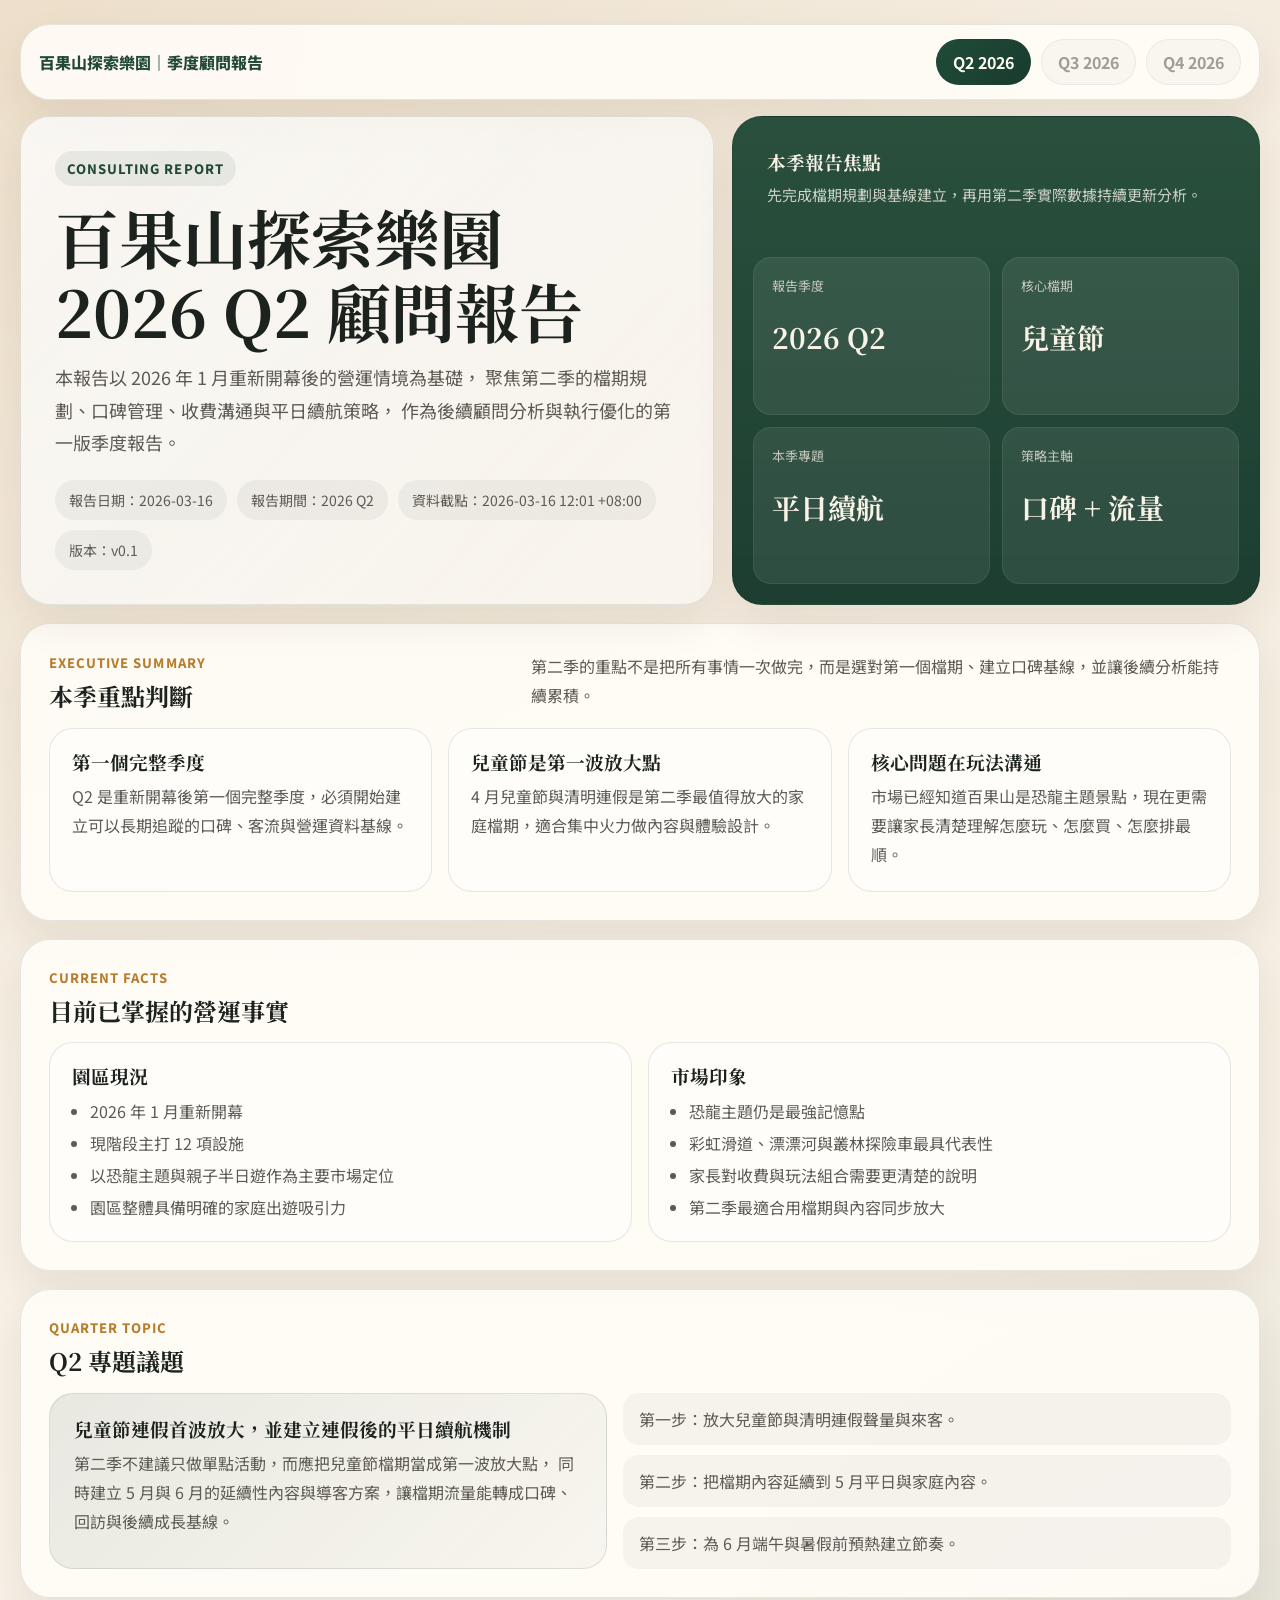
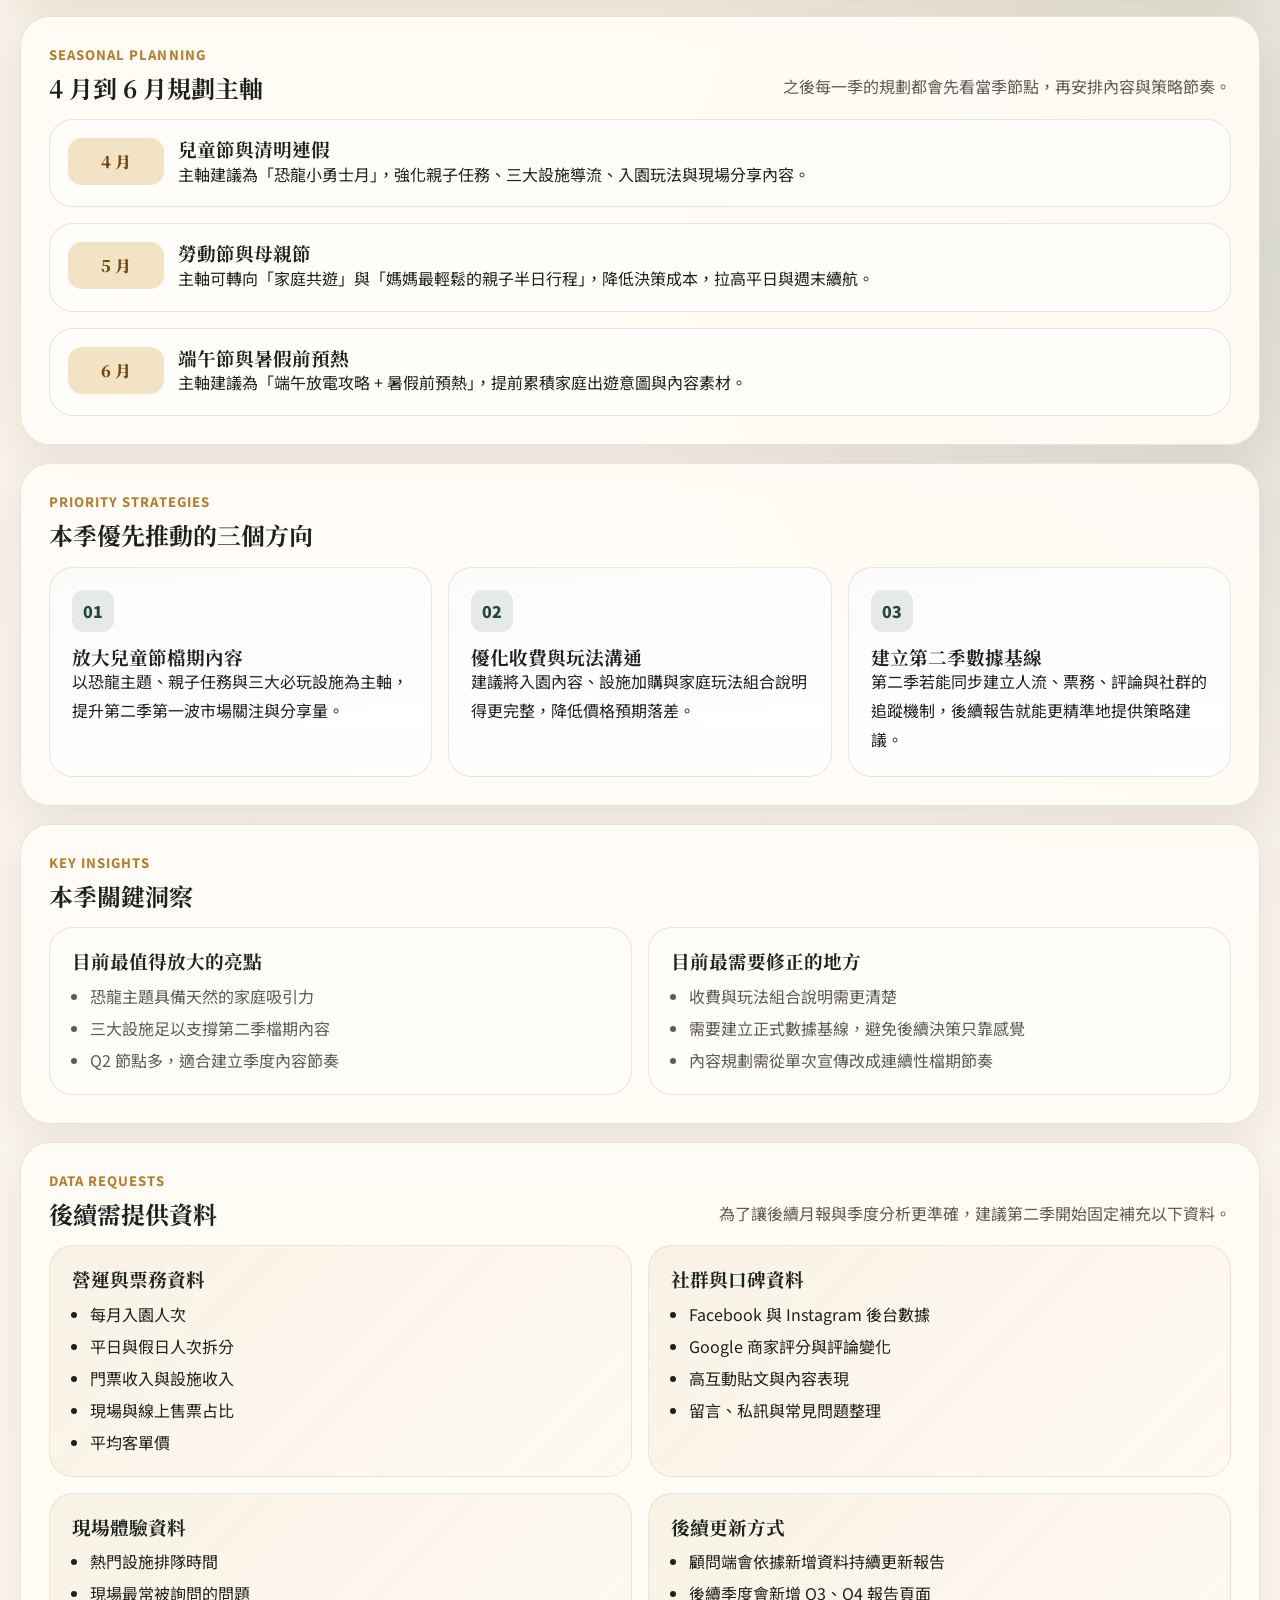
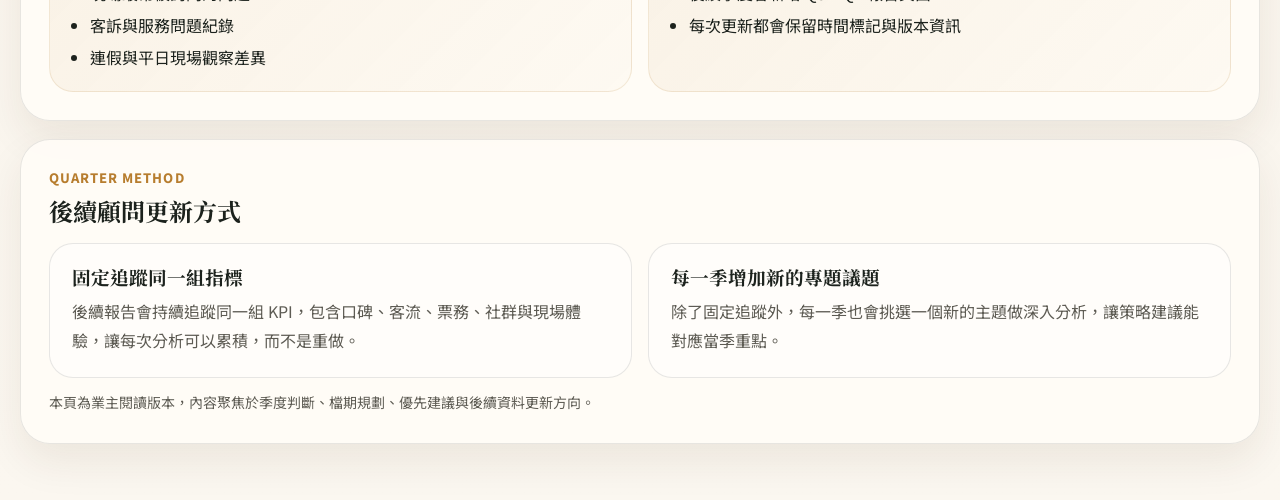
==== client-report/index.html @ 1a4386dc "初始化百果山探索樂園顧問報告專案" ====
<!doctype html>
<html lang="zh-Hant">
<head>
  <meta charset="utf-8">
  <meta name="viewport" content="width=device-width, initial-scale=1">
  <title>百果山探索樂園｜2026 Q2 顧問報告</title>
  <link rel="preconnect" href="https://fonts.googleapis.com">
  <link rel="preconnect" href="https://fonts.gstatic.com" crossorigin>
  <link href="https://fonts.googleapis.com/css2?family=Noto+Serif+TC:wght@500;700;900&family=Noto+Sans+TC:wght@400;500;700;900&display=swap" rel="stylesheet">
  <style>
    :root {
      --bg: #f4ecdf;
      --bg-2: #fbf7f0;
      --ink: #1c221d;
      --muted: #5d5b53;
      --forest: #214936;
      --forest-soft: #dce9e0;
      --gold: #b77d2e;
      --gold-soft: #f3e3c5;
      --card: rgba(255, 252, 247, 0.92);
      --line: rgba(28, 34, 29, 0.1);
      --shadow: 0 18px 40px rgba(58, 42, 17, 0.08);
      --radius-xl: 30px;
      --radius-lg: 24px;
      --radius-md: 18px;
    }

    * { box-sizing: border-box; }

    body {
      margin: 0;
      color: var(--ink);
      font-family: "Noto Sans TC", sans-serif;
      background:
        radial-gradient(circle at top left, rgba(183, 125, 46, 0.12), transparent 28%),
        radial-gradient(circle at right center, rgba(33, 73, 54, 0.12), transparent 30%),
        linear-gradient(180deg, var(--bg) 0%, var(--bg-2) 100%);
    }

    h1, h2, h3, h4 {
      margin: 0;
      line-height: 1.15;
      font-family: "Noto Serif TC", serif;
    }

    p {
      margin: 0;
      line-height: 1.8;
    }

    .page {
      width: min(1240px, calc(100vw - 32px));
      margin: 0 auto;
      padding: 24px 0 56px;
    }

    .panel {
      background: var(--card);
      border: 1px solid var(--line);
      box-shadow: var(--shadow);
      border-radius: var(--radius-xl);
    }

    .topbar {
      display: flex;
      justify-content: space-between;
      align-items: center;
      gap: 12px;
      margin-bottom: 16px;
      padding: 14px 18px;
    }

    .brand {
      font-weight: 800;
      color: var(--forest);
    }

    .quarter-switch {
      display: flex;
      gap: 10px;
      flex-wrap: wrap;
    }

    .quarter-pill {
      padding: 10px 16px;
      border-radius: 999px;
      border: 1px solid var(--line);
      background: rgba(28, 34, 29, 0.04);
      color: var(--muted);
      font-weight: 700;
      text-decoration: none;
    }

    .quarter-pill.active {
      background: linear-gradient(135deg, #204c39, #183a2d);
      color: #fffaf0;
      border-color: rgba(0,0,0,0);
    }

    .quarter-pill.disabled {
      opacity: 0.58;
      cursor: default;
    }

    .hero {
      display: grid;
      grid-template-columns: 1.25fr 0.95fr;
      gap: 18px;
      margin-bottom: 18px;
    }

    .hero-main {
      padding: 34px;
      background:
        linear-gradient(135deg, rgba(255,255,255,0.8), rgba(255,255,255,0.62)),
        linear-gradient(135deg, rgba(33,73,54,0.08), rgba(183,125,46,0.08));
    }

    .eyebrow {
      display: inline-flex;
      align-items: center;
      gap: 8px;
      margin-bottom: 14px;
      padding: 8px 12px;
      border-radius: 999px;
      background: rgba(33, 73, 54, 0.08);
      color: var(--forest);
      font-size: 13px;
      font-weight: 800;
      letter-spacing: 0.08em;
      text-transform: uppercase;
    }

    .hero h1 {
      font-size: clamp(38px, 5vw, 68px);
      margin-bottom: 14px;
    }

    .hero-intro {
      max-width: 720px;
      font-size: 18px;
      color: var(--muted);
    }

    .hero-meta {
      display: flex;
      flex-wrap: wrap;
      gap: 10px;
      margin-top: 22px;
    }

    .meta-pill {
      padding: 10px 14px;
      border-radius: 999px;
      background: rgba(28, 34, 29, 0.05);
      font-size: 14px;
      color: var(--muted);
    }

    .hero-side {
      display: grid;
      gap: 12px;
      padding: 16px;
      color: #f8f2e7;
      background:
        linear-gradient(180deg, rgba(33,73,54,0.96), rgba(24,58,45,0.98));
    }

    .hero-side-top {
      padding: 18px 18px 2px;
    }

    .hero-side-top p {
      margin-top: 8px;
      color: rgba(248,242,231,0.8);
      font-size: 15px;
    }

    .score-grid {
      display: grid;
      grid-template-columns: repeat(2, 1fr);
      gap: 12px;
      padding: 0 4px 4px;
    }

    .score-card {
      min-height: 140px;
      padding: 18px;
      border-radius: var(--radius-md);
      background: rgba(255,255,255,0.08);
      border: 1px solid rgba(255,255,255,0.08);
    }

    .score-card span {
      display: block;
      color: rgba(248,242,231,0.74);
      font-size: 13px;
    }

    .score-card strong {
      display: block;
      margin-top: 22px;
      font-size: 28px;
      font-family: "Noto Serif TC", serif;
    }

    .section {
      margin-top: 18px;
      padding: 28px;
    }

    .section-head {
      display: flex;
      justify-content: space-between;
      align-items: end;
      gap: 16px;
      margin-bottom: 18px;
    }

    .section-head p {
      max-width: 700px;
      color: var(--muted);
    }

    .section-kicker {
      margin-bottom: 10px;
      color: var(--gold);
      font-size: 13px;
      font-weight: 800;
      letter-spacing: 0.08em;
      text-transform: uppercase;
    }

    .grid-3, .grid-2, .timeline, .strategy-grid, .data-grid, .insight-grid {
      display: grid;
      gap: 16px;
    }

    .grid-3 { grid-template-columns: repeat(3, 1fr); }
    .grid-2 { grid-template-columns: repeat(2, 1fr); }
    .strategy-grid { grid-template-columns: repeat(3, 1fr); }
    .data-grid { grid-template-columns: repeat(2, 1fr); }
    .insight-grid { grid-template-columns: 1fr 1fr; }

    .card {
      padding: 22px;
      border-radius: var(--radius-lg);
      background: #fffdfa;
      border: 1px solid var(--line);
    }

    .card h3, .card h4 {
      margin-bottom: 10px;
    }

    .card p, .card li {
      color: var(--muted);
    }

    .focus-band {
      display: grid;
      grid-template-columns: 1.1fr 1.2fr;
      gap: 16px;
      align-items: stretch;
    }

    .focus-summary {
      padding: 24px;
      border-radius: var(--radius-lg);
      background: linear-gradient(135deg, rgba(33,73,54,0.1), rgba(33,73,54,0.03));
      border: 1px solid rgba(33,73,54,0.12);
    }

    .focus-summary p { color: var(--muted); margin-top: 10px; }

    .mini-list {
      display: grid;
      gap: 10px;
    }

    .mini-item {
      padding: 14px 16px;
      border-radius: 16px;
      background: rgba(28, 34, 29, 0.04);
      color: var(--muted);
    }

    .timeline-item {
      display: grid;
      grid-template-columns: 96px 1fr;
      gap: 14px;
      align-items: start;
      padding: 18px;
      border-radius: var(--radius-lg);
      background: #fffdfa;
      border: 1px solid var(--line);
    }

    .timeline-month {
      padding: 12px 10px;
      border-radius: 14px;
      background: var(--gold-soft);
      color: #714910;
      text-align: center;
      font-weight: 900;
      font-family: "Noto Serif TC", serif;
    }

    .strategy-card {
      padding: 22px;
      border-radius: var(--radius-lg);
      background:
        linear-gradient(180deg, rgba(255,255,255,0.84), rgba(255,255,255,0.98)),
        linear-gradient(135deg, rgba(33,73,54,0.12), rgba(183,125,46,0.08));
      border: 1px solid var(--line);
    }

    .strategy-no {
      display: inline-flex;
      width: 42px;
      height: 42px;
      align-items: center;
      justify-content: center;
      border-radius: 12px;
      background: rgba(33,73,54,0.1);
      color: var(--forest);
      font-weight: 900;
      margin-bottom: 14px;
    }

    .bullet-list {
      margin: 12px 0 0;
      padding-left: 18px;
    }

    .bullet-list li + li {
      margin-top: 8px;
    }

    .data-request {
      padding: 22px;
      border-radius: var(--radius-lg);
      background: linear-gradient(135deg, rgba(183,125,46,0.08), rgba(183,125,46,0.02));
      border: 1px solid rgba(183,125,46,0.15);
    }

    .footer-note {
      margin-top: 12px;
      color: var(--muted);
      font-size: 14px;
    }

    @media (max-width: 980px) {
      .hero,
      .focus-band,
      .grid-3,
      .grid-2,
      .strategy-grid,
      .data-grid,
      .insight-grid {
        grid-template-columns: 1fr;
      }

      .section-head,
      .topbar {
        display: block;
      }

      .quarter-switch {
        margin-top: 12px;
      }
    }
  </style>
</head>
<body>
  <div class="page">
    <div class="topbar panel">
      <div class="brand">百果山探索樂園｜季度顧問報告</div>
      <div class="quarter-switch">
        <a class="quarter-pill active" href="#">Q2 2026</a>
        <span class="quarter-pill disabled">Q3 2026</span>
        <span class="quarter-pill disabled">Q4 2026</span>
      </div>
    </div>

    <header class="hero">
      <section class="hero-main panel">
        <div class="eyebrow">Consulting Report</div>
        <h1>百果山探索樂園<br>2026 Q2 顧問報告</h1>
        <p class="hero-intro">
          本報告以 2026 年 1 月重新開幕後的營運情境為基礎，
          聚焦第二季的檔期規劃、口碑管理、收費溝通與平日續航策略，
          作為後續顧問分析與執行優化的第一版季度報告。
        </p>
        <div class="hero-meta">
          <div class="meta-pill">報告日期：2026-03-16</div>
          <div class="meta-pill">報告期間：2026 Q2</div>
          <div class="meta-pill">資料截點：2026-03-16 12:01 +08:00</div>
          <div class="meta-pill">版本：v0.1</div>
        </div>
      </section>

      <aside class="hero-side panel">
        <div class="hero-side-top">
          <h3>本季報告焦點</h3>
          <p>先完成檔期規劃與基線建立，再用第二季實際數據持續更新分析。</p>
        </div>
        <div class="score-grid">
          <div class="score-card">
            <span>報告季度</span>
            <strong>2026 Q2</strong>
          </div>
          <div class="score-card">
            <span>核心檔期</span>
            <strong>兒童節</strong>
          </div>
          <div class="score-card">
            <span>本季專題</span>
            <strong>平日續航</strong>
          </div>
          <div class="score-card">
            <span>策略主軸</span>
            <strong>口碑 + 流量</strong>
          </div>
        </div>
      </aside>
    </header>

    <section class="section panel">
      <div class="section-head">
        <div>
          <div class="section-kicker">Executive Summary</div>
          <h2>本季重點判斷</h2>
        </div>
        <p>第二季的重點不是把所有事情一次做完，而是選對第一個檔期、建立口碑基線，並讓後續分析能持續累積。</p>
      </div>
      <div class="grid-3">
        <article class="card">
          <h3>第一個完整季度</h3>
          <p>Q2 是重新開幕後第一個完整季度，必須開始建立可以長期追蹤的口碑、客流與營運資料基線。</p>
        </article>
        <article class="card">
          <h3>兒童節是第一波放大點</h3>
          <p>4 月兒童節與清明連假是第二季最值得放大的家庭檔期，適合集中火力做內容與體驗設計。</p>
        </article>
        <article class="card">
          <h3>核心問題在玩法溝通</h3>
          <p>市場已經知道百果山是恐龍主題景點，現在更需要讓家長清楚理解怎麼玩、怎麼買、怎麼排最順。</p>
        </article>
      </div>
    </section>

    <section class="section panel">
      <div class="section-head">
        <div>
          <div class="section-kicker">Current Facts</div>
          <h2>目前已掌握的營運事實</h2>
        </div>
      </div>
      <div class="grid-2">
        <article class="card">
          <h3>園區現況</h3>
          <ul class="bullet-list">
            <li>2026 年 1 月重新開幕</li>
            <li>現階段主打 12 項設施</li>
            <li>以恐龍主題與親子半日遊作為主要市場定位</li>
            <li>園區整體具備明確的家庭出遊吸引力</li>
          </ul>
        </article>
        <article class="card">
          <h3>市場印象</h3>
          <ul class="bullet-list">
            <li>恐龍主題仍是最強記憶點</li>
            <li>彩虹滑道、漂漂河與叢林探險車最具代表性</li>
            <li>家長對收費與玩法組合需要更清楚的說明</li>
            <li>第二季最適合用檔期與內容同步放大</li>
          </ul>
        </article>
      </div>
    </section>

    <section class="section panel">
      <div class="section-head">
        <div>
          <div class="section-kicker">Quarter Topic</div>
          <h2>Q2 專題議題</h2>
        </div>
      </div>
      <div class="focus-band">
        <div class="focus-summary">
          <h3>兒童節連假首波放大，並建立連假後的平日續航機制</h3>
          <p>
            第二季不建議只做單點活動，而應把兒童節檔期當成第一波放大點，
            同時建立 5 月與 6 月的延續性內容與導客方案，讓檔期流量能轉成口碑、回訪與後續成長基線。
          </p>
        </div>
        <div class="mini-list">
          <div class="mini-item">第一步：放大兒童節與清明連假聲量與來客。</div>
          <div class="mini-item">第二步：把檔期內容延續到 5 月平日與家庭內容。</div>
          <div class="mini-item">第三步：為 6 月端午與暑假前預熱建立節奏。</div>
        </div>
      </div>
    </section>

    <section class="section panel">
      <div class="section-head">
        <div>
          <div class="section-kicker">Seasonal Planning</div>
          <h2>4 月到 6 月規劃主軸</h2>
        </div>
        <p>之後每一季的規劃都會先看當季節點，再安排內容與策略節奏。</p>
      </div>
      <div class="timeline">
        <article class="timeline-item">
          <div class="timeline-month">4 月</div>
          <div>
            <h3>兒童節與清明連假</h3>
            <p>主軸建議為「恐龍小勇士月」，強化親子任務、三大設施導流、入園玩法與現場分享內容。</p>
          </div>
        </article>
        <article class="timeline-item">
          <div class="timeline-month">5 月</div>
          <div>
            <h3>勞動節與母親節</h3>
            <p>主軸可轉向「家庭共遊」與「媽媽最輕鬆的親子半日行程」，降低決策成本，拉高平日與週末續航。</p>
          </div>
        </article>
        <article class="timeline-item">
          <div class="timeline-month">6 月</div>
          <div>
            <h3>端午節與暑假前預熱</h3>
            <p>主軸建議為「端午放電攻略 + 暑假前預熱」，提前累積家庭出遊意圖與內容素材。</p>
          </div>
        </article>
      </div>
    </section>

    <section class="section panel">
      <div class="section-head">
        <div>
          <div class="section-kicker">Priority Strategies</div>
          <h2>本季優先推動的三個方向</h2>
        </div>
      </div>
      <div class="strategy-grid">
        <article class="strategy-card">
          <div class="strategy-no">01</div>
          <h3>放大兒童節檔期內容</h3>
          <p>以恐龍主題、親子任務與三大必玩設施為主軸，提升第二季第一波市場關注與分享量。</p>
        </article>
        <article class="strategy-card">
          <div class="strategy-no">02</div>
          <h3>優化收費與玩法溝通</h3>
          <p>建議將入園內容、設施加購與家庭玩法組合說明得更完整，降低價格預期落差。</p>
        </article>
        <article class="strategy-card">
          <div class="strategy-no">03</div>
          <h3>建立第二季數據基線</h3>
          <p>第二季若能同步建立人流、票務、評論與社群的追蹤機制，後續報告就能更精準地提供策略建議。</p>
        </article>
      </div>
    </section>

    <section class="section panel">
      <div class="section-head">
        <div>
          <div class="section-kicker">Key Insights</div>
          <h2>本季關鍵洞察</h2>
        </div>
      </div>
      <div class="insight-grid">
        <article class="card">
          <h3>目前最值得放大的亮點</h3>
          <ul class="bullet-list">
            <li>恐龍主題具備天然的家庭吸引力</li>
            <li>三大設施足以支撐第二季檔期內容</li>
            <li>Q2 節點多，適合建立季度內容節奏</li>
          </ul>
        </article>
        <article class="card">
          <h3>目前最需要修正的地方</h3>
          <ul class="bullet-list">
            <li>收費與玩法組合說明需更清楚</li>
            <li>需要建立正式數據基線，避免後續決策只靠感覺</li>
            <li>內容規劃需從單次宣傳改成連續性檔期節奏</li>
          </ul>
        </article>
      </div>
    </section>

    <section class="section panel">
      <div class="section-head">
        <div>
          <div class="section-kicker">Data Requests</div>
          <h2>後續需提供資料</h2>
        </div>
        <p>為了讓後續月報與季度分析更準確，建議第二季開始固定補充以下資料。</p>
      </div>
      <div class="data-grid">
        <article class="data-request">
          <h3>營運與票務資料</h3>
          <ul class="bullet-list">
            <li>每月入園人次</li>
            <li>平日與假日人次拆分</li>
            <li>門票收入與設施收入</li>
            <li>現場與線上售票占比</li>
            <li>平均客單價</li>
          </ul>
        </article>
        <article class="data-request">
          <h3>社群與口碑資料</h3>
          <ul class="bullet-list">
            <li>Facebook 與 Instagram 後台數據</li>
            <li>Google 商家評分與評論變化</li>
            <li>高互動貼文與內容表現</li>
            <li>留言、私訊與常見問題整理</li>
          </ul>
        </article>
        <article class="data-request">
          <h3>現場體驗資料</h3>
          <ul class="bullet-list">
            <li>熱門設施排隊時間</li>
            <li>現場最常被詢問的問題</li>
            <li>客訴與服務問題紀錄</li>
            <li>連假與平日現場觀察差異</li>
          </ul>
        </article>
        <article class="data-request">
          <h3>後續更新方式</h3>
          <ul class="bullet-list">
            <li>顧問端會依據新增資料持續更新報告</li>
            <li>後續季度會新增 Q3、Q4 報告頁面</li>
            <li>每次更新都會保留時間標記與版本資訊</li>
          </ul>
        </article>
      </div>
    </section>

    <section class="section panel">
      <div class="section-head">
        <div>
          <div class="section-kicker">Quarter Method</div>
          <h2>後續顧問更新方式</h2>
        </div>
      </div>
      <div class="grid-2">
        <article class="card">
          <h3>固定追蹤同一組指標</h3>
          <p>後續報告會持續追蹤同一組 KPI，包含口碑、客流、票務、社群與現場體驗，讓每次分析可以累積，而不是重做。</p>
        </article>
        <article class="card">
          <h3>每一季增加新的專題議題</h3>
          <p>除了固定追蹤外，每一季也會挑選一個新的主題做深入分析，讓策略建議能對應當季重點。</p>
        </article>
      </div>
      <p class="footer-note">本頁為業主閱讀版本，內容聚焦於季度判斷、檔期規劃、優先建議與後續資料更新方向。</p>
    </section>
  </div>
</body>
</html>
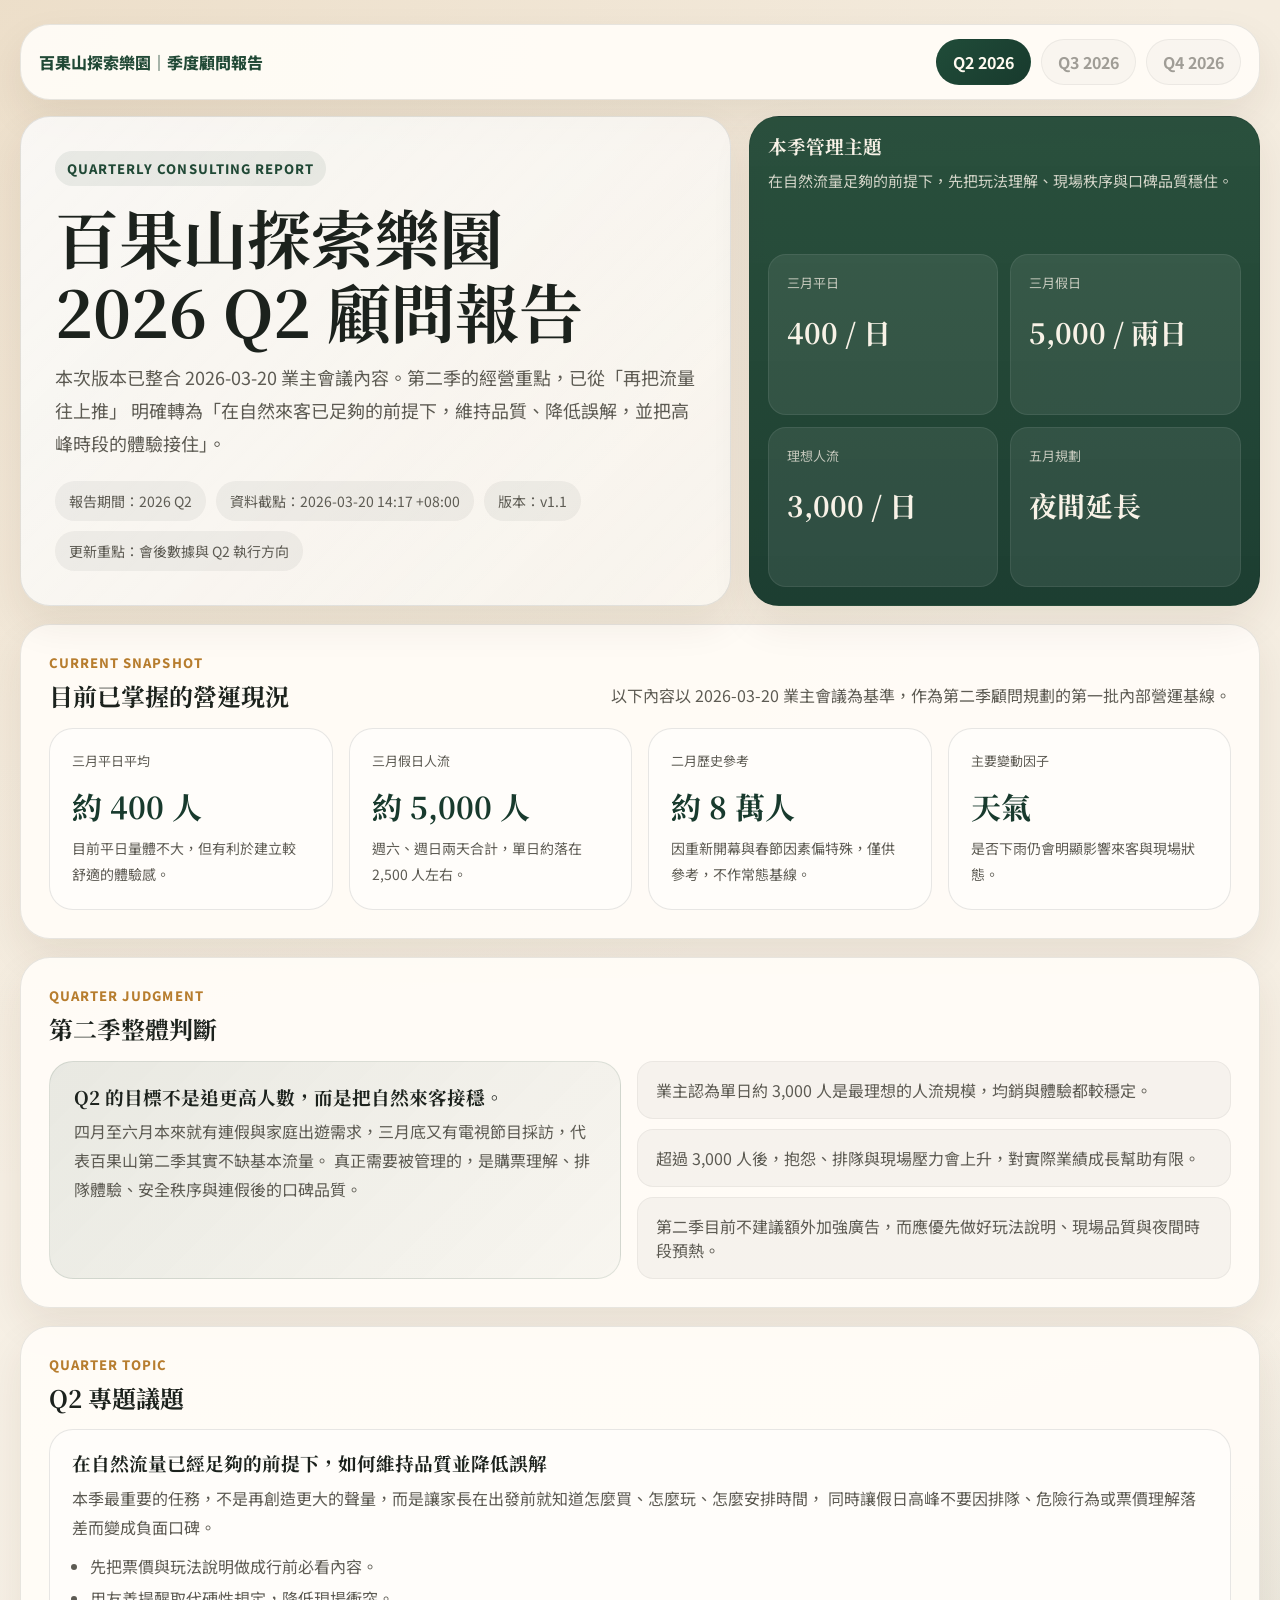
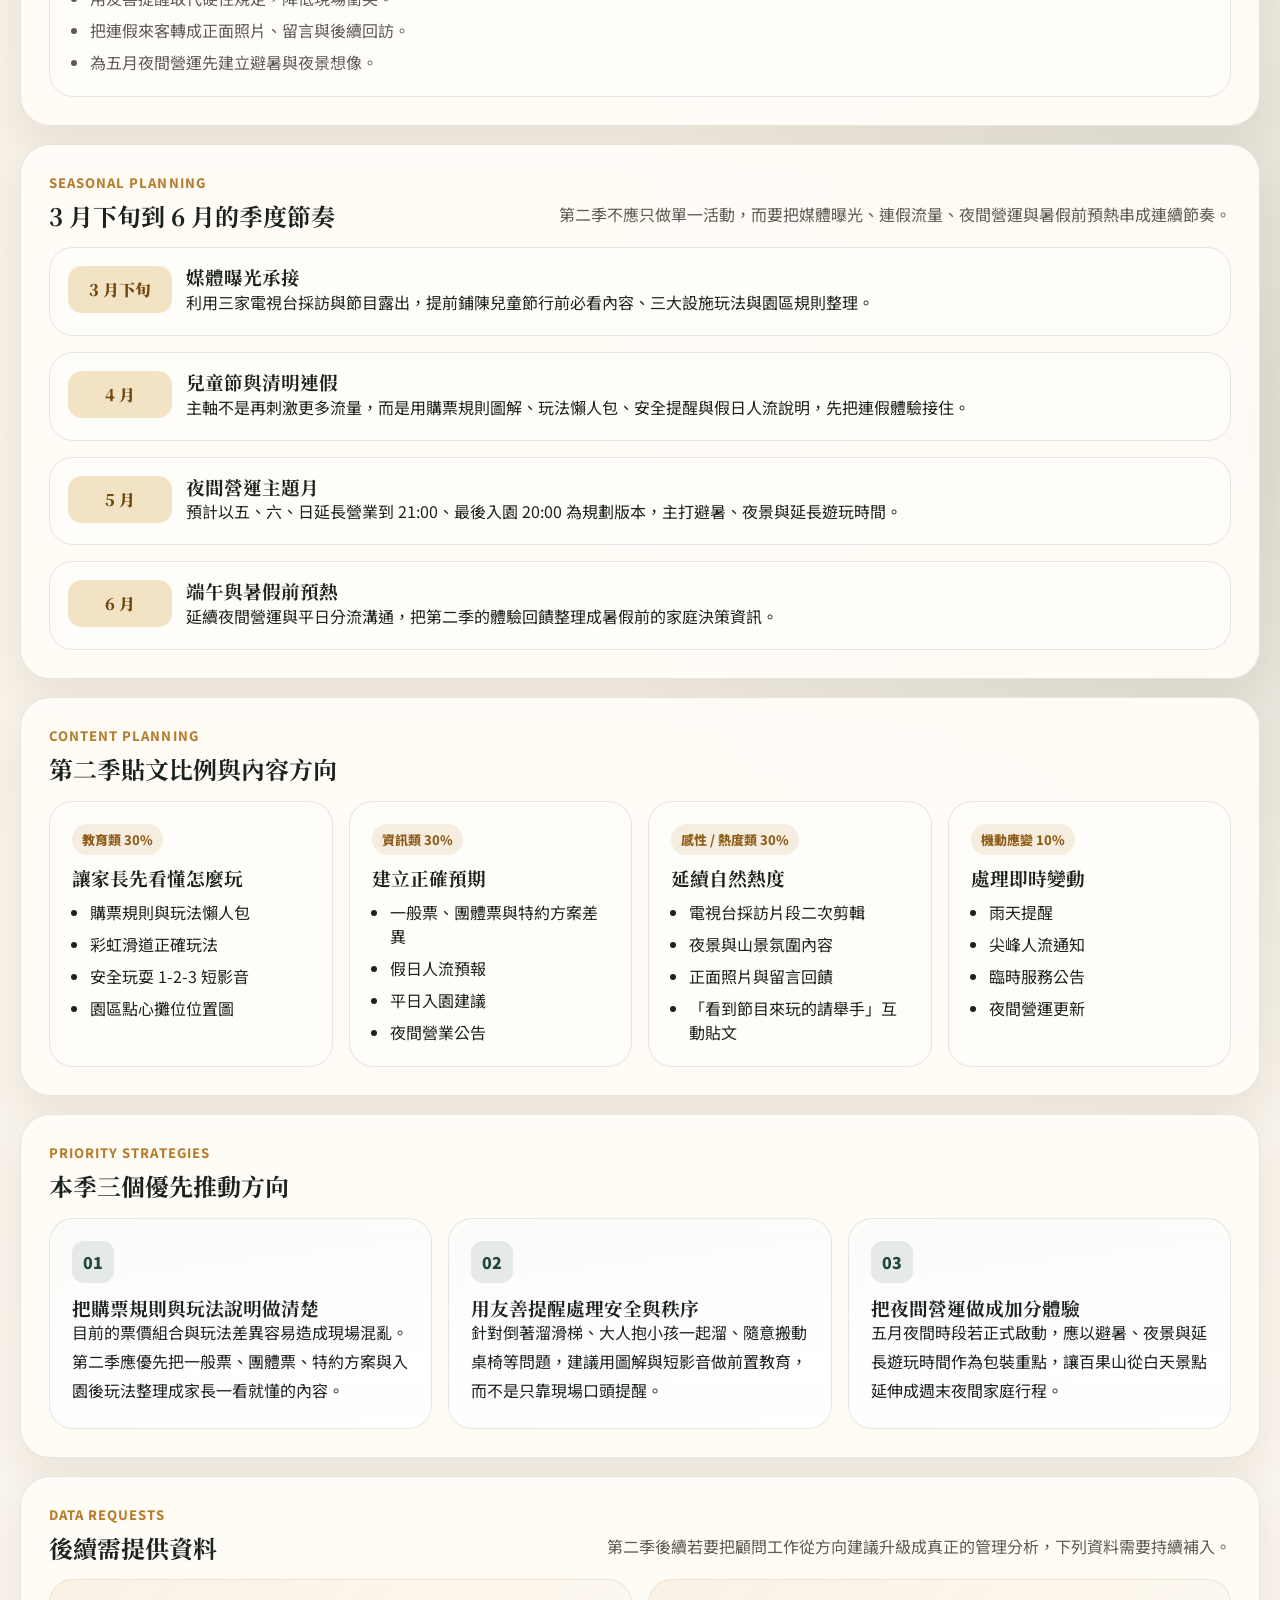
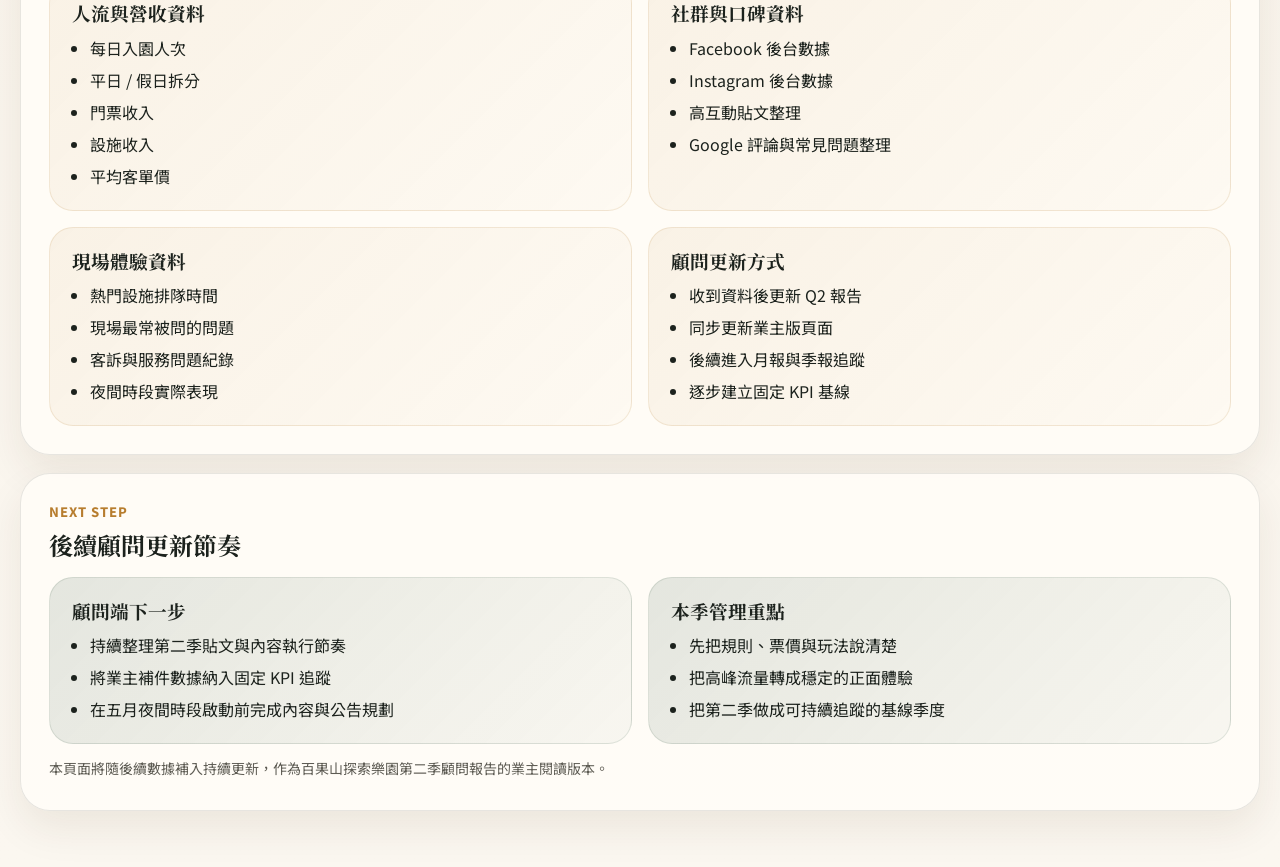
==== commit 0c906208: "整合 0320 業主會議內容與 Q2 規劃" ====
--- a/client-report/index.html
+++ b/client-report/index.html
@@ -14,10 +14,11 @@
       --ink: #1c221d;
       --muted: #5d5b53;
       --forest: #214936;
+      --forest-deep: #183a2d;
       --forest-soft: #dce9e0;
       --gold: #b77d2e;
       --gold-soft: #f3e3c5;
-      --card: rgba(255, 252, 247, 0.92);
+      --card: rgba(255, 252, 247, 0.94);
       --line: rgba(28, 34, 29, 0.1);
       --shadow: 0 18px 40px rgba(58, 42, 17, 0.08);
       --radius-xl: 30px;
@@ -45,7 +46,7 @@
 
     p {
       margin: 0;
-      line-height: 1.8;
+      line-height: 1.82;
     }
 
     .page {
@@ -94,7 +95,7 @@
     .quarter-pill.active {
       background: linear-gradient(135deg, #204c39, #183a2d);
       color: #fffaf0;
-      border-color: rgba(0,0,0,0);
+      border-color: transparent;
     }
 
     .quarter-pill.disabled {
@@ -104,7 +105,7 @@
 
     .hero {
       display: grid;
-      grid-template-columns: 1.25fr 0.95fr;
+      grid-template-columns: 1.28fr 0.92fr;
       gap: 18px;
       margin-bottom: 18px;
     }
@@ -112,7 +113,7 @@
     .hero-main {
       padding: 34px;
       background:
-        linear-gradient(135deg, rgba(255,255,255,0.8), rgba(255,255,255,0.62)),
+        linear-gradient(135deg, rgba(255,255,255,0.82), rgba(255,255,255,0.64)),
         linear-gradient(135deg, rgba(33,73,54,0.08), rgba(183,125,46,0.08));
     }
 
@@ -159,20 +160,15 @@
 
     .hero-side {
       display: grid;
-      gap: 12px;
-      padding: 16px;
+      gap: 14px;
+      padding: 18px;
       color: #f8f2e7;
-      background:
-        linear-gradient(180deg, rgba(33,73,54,0.96), rgba(24,58,45,0.98));
-    }
-
-    .hero-side-top {
-      padding: 18px 18px 2px;
+      background: linear-gradient(180deg, rgba(33,73,54,0.96), rgba(24,58,45,0.98));
     }
 
     .hero-side-top p {
-      margin-top: 8px;
-      color: rgba(248,242,231,0.8);
+      margin-top: 10px;
+      color: rgba(248,242,231,0.82);
       font-size: 15px;
     }
 
@@ -180,11 +176,10 @@
       display: grid;
       grid-template-columns: repeat(2, 1fr);
       gap: 12px;
-      padding: 0 4px 4px;
     }
 
     .score-card {
-      min-height: 140px;
+      min-height: 138px;
       padding: 18px;
       border-radius: var(--radius-md);
       background: rgba(255,255,255,0.08);
@@ -199,7 +194,7 @@
 
     .score-card strong {
       display: block;
-      margin-top: 22px;
+      margin-top: 20px;
       font-size: 28px;
       font-family: "Noto Serif TC", serif;
     }
@@ -231,16 +226,16 @@
       text-transform: uppercase;
     }
 
-    .grid-3, .grid-2, .timeline, .strategy-grid, .data-grid, .insight-grid {
+    .grid-4, .grid-3, .grid-2, .timeline, .strategy-grid, .data-grid {
       display: grid;
       gap: 16px;
     }
 
+    .grid-4 { grid-template-columns: repeat(4, 1fr); }
     .grid-3 { grid-template-columns: repeat(3, 1fr); }
     .grid-2 { grid-template-columns: repeat(2, 1fr); }
     .strategy-grid { grid-template-columns: repeat(3, 1fr); }
     .data-grid { grid-template-columns: repeat(2, 1fr); }
-    .insight-grid { grid-template-columns: 1fr 1fr; }
 
     .card {
       padding: 22px;
@@ -257,9 +252,36 @@
       color: var(--muted);
     }
 
+    .metric-card {
+      padding: 22px;
+      border-radius: var(--radius-lg);
+      background: #fffdfa;
+      border: 1px solid var(--line);
+    }
+
+    .metric-card span {
+      display: block;
+      color: var(--muted);
+      font-size: 13px;
+    }
+
+    .metric-card strong {
+      display: block;
+      margin-top: 14px;
+      font-size: 30px;
+      font-family: "Noto Serif TC", serif;
+      color: var(--forest-deep);
+    }
+
+    .metric-card p {
+      margin-top: 8px;
+      color: var(--muted);
+      font-size: 14px;
+    }
+
     .focus-band {
       display: grid;
-      grid-template-columns: 1.1fr 1.2fr;
+      grid-template-columns: 1.08fr 1.12fr;
       gap: 16px;
       align-items: stretch;
     }
@@ -271,7 +293,10 @@
       border: 1px solid rgba(33,73,54,0.12);
     }
 
-    .focus-summary p { color: var(--muted); margin-top: 10px; }
+    .focus-summary p {
+      margin-top: 10px;
+      color: var(--muted);
+    }
 
     .mini-list {
       display: grid;
@@ -279,15 +304,16 @@
     }
 
     .mini-item {
-      padding: 14px 16px;
+      padding: 16px 18px;
       border-radius: 16px;
       background: rgba(28, 34, 29, 0.04);
       color: var(--muted);
+      border: 1px solid rgba(28, 34, 29, 0.05);
     }
 
     .timeline-item {
       display: grid;
-      grid-template-columns: 96px 1fr;
+      grid-template-columns: 104px 1fr;
       gap: 14px;
       align-items: start;
       padding: 18px;
@@ -337,6 +363,24 @@
       margin-top: 8px;
     }
 
+    .ratio-card {
+      padding: 22px;
+      border-radius: var(--radius-lg);
+      background: #fffdfa;
+      border: 1px solid var(--line);
+    }
+
+    .ratio-badge {
+      display: inline-flex;
+      margin-bottom: 12px;
+      padding: 6px 10px;
+      border-radius: 999px;
+      background: rgba(183, 125, 46, 0.12);
+      color: #8f5d17;
+      font-size: 13px;
+      font-weight: 800;
+    }
+
     .data-request {
       padding: 22px;
       border-radius: var(--radius-lg);
@@ -344,6 +388,13 @@
       border: 1px solid rgba(183,125,46,0.15);
     }
 
+    .next-step {
+      padding: 22px;
+      border-radius: var(--radius-lg);
+      background: linear-gradient(135deg, rgba(33,73,54,0.12), rgba(33,73,54,0.03));
+      border: 1px solid rgba(33,73,54,0.12);
+    }
+
     .footer-note {
       margin-top: 12px;
       color: var(--muted);
@@ -353,11 +404,11 @@
     @media (max-width: 980px) {
       .hero,
       .focus-band,
+      .grid-4,
       .grid-3,
       .grid-2,
       .strategy-grid,
-      .data-grid,
-      .insight-grid {
+      .data-grid {
         grid-template-columns: 1fr;
       }
 
@@ -385,42 +436,41 @@
 
     <header class="hero">
       <section class="hero-main panel">
-        <div class="eyebrow">Consulting Report</div>
+        <div class="eyebrow">Quarterly Consulting Report</div>
         <h1>百果山探索樂園<br>2026 Q2 顧問報告</h1>
         <p class="hero-intro">
-          本報告以 2026 年 1 月重新開幕後的營運情境為基礎，
-          聚焦第二季的檔期規劃、口碑管理、收費溝通與平日續航策略，
-          作為後續顧問分析與執行優化的第一版季度報告。
+          本次版本已整合 2026-03-20 業主會議內容。第二季的經營重點，已從「再把流量往上推」
+          明確轉為「在自然來客已足夠的前提下，維持品質、降低誤解，並把高峰時段的體驗接住」。
         </p>
         <div class="hero-meta">
-          <div class="meta-pill">報告日期：2026-03-16</div>
           <div class="meta-pill">報告期間：2026 Q2</div>
-          <div class="meta-pill">資料截點：2026-03-16 12:01 +08:00</div>
-          <div class="meta-pill">版本：v0.1</div>
+          <div class="meta-pill">資料截點：2026-03-20 14:17 +08:00</div>
+          <div class="meta-pill">版本：v1.1</div>
+          <div class="meta-pill">更新重點：會後數據與 Q2 執行方向</div>
         </div>
       </section>
 
       <aside class="hero-side panel">
         <div class="hero-side-top">
-          <h3>本季報告焦點</h3>
-          <p>先完成檔期規劃與基線建立，再用第二季實際數據持續更新分析。</p>
+          <h3>本季管理主題</h3>
+          <p>在自然流量足夠的前提下，先把玩法理解、現場秩序與口碑品質穩住。</p>
         </div>
         <div class="score-grid">
           <div class="score-card">
-            <span>報告季度</span>
-            <strong>2026 Q2</strong>
+            <span>三月平日</span>
+            <strong>400 / 日</strong>
           </div>
           <div class="score-card">
-            <span>核心檔期</span>
-            <strong>兒童節</strong>
+            <span>三月假日</span>
+            <strong>5,000 / 兩日</strong>
           </div>
           <div class="score-card">
-            <span>本季專題</span>
-            <strong>平日續航</strong>
+            <span>理想人流</span>
+            <strong>3,000 / 日</strong>
           </div>
           <div class="score-card">
-            <span>策略主軸</span>
-            <strong>口碑 + 流量</strong>
+            <span>五月規劃</span>
+            <strong>夜間延長</strong>
           </div>
         </div>
       </aside>
@@ -429,23 +479,31 @@
     <section class="section panel">
       <div class="section-head">
         <div>
-          <div class="section-kicker">Executive Summary</div>
-          <h2>本季重點判斷</h2>
-        </div>
-        <p>第二季的重點不是把所有事情一次做完，而是選對第一個檔期、建立口碑基線，並讓後續分析能持續累積。</p>
-      </div>
-      <div class="grid-3">
-        <article class="card">
-          <h3>第一個完整季度</h3>
-          <p>Q2 是重新開幕後第一個完整季度，必須開始建立可以長期追蹤的口碑、客流與營運資料基線。</p>
-        </article>
-        <article class="card">
-          <h3>兒童節是第一波放大點</h3>
-          <p>4 月兒童節與清明連假是第二季最值得放大的家庭檔期，適合集中火力做內容與體驗設計。</p>
-        </article>
-        <article class="card">
-          <h3>核心問題在玩法溝通</h3>
-          <p>市場已經知道百果山是恐龍主題景點，現在更需要讓家長清楚理解怎麼玩、怎麼買、怎麼排最順。</p>
+          <div class="section-kicker">Current Snapshot</div>
+          <h2>目前已掌握的營運現況</h2>
+        </div>
+        <p>以下內容以 2026-03-20 業主會議為基準，作為第二季顧問規劃的第一批內部營運基線。</p>
+      </div>
+      <div class="grid-4">
+        <article class="metric-card">
+          <span>三月平日平均</span>
+          <strong>約 400 人</strong>
+          <p>目前平日量體不大，但有利於建立較舒適的體驗感。</p>
+        </article>
+        <article class="metric-card">
+          <span>三月假日人流</span>
+          <strong>約 5,000 人</strong>
+          <p>週六、週日兩天合計，單日約落在 2,500 人左右。</p>
+        </article>
+        <article class="metric-card">
+          <span>二月歷史參考</span>
+          <strong>約 8 萬人</strong>
+          <p>因重新開幕與春節因素偏特殊，僅供參考，不作常態基線。</p>
+        </article>
+        <article class="metric-card">
+          <span>主要變動因子</span>
+          <strong>天氣</strong>
+          <p>是否下雨仍會明顯影響來客與現場狀態。</p>
         </article>
       </div>
     </section>
@@ -453,29 +511,23 @@
     <section class="section panel">
       <div class="section-head">
         <div>
-          <div class="section-kicker">Current Facts</div>
-          <h2>目前已掌握的營運事實</h2>
-        </div>
-      </div>
-      <div class="grid-2">
-        <article class="card">
-          <h3>園區現況</h3>
-          <ul class="bullet-list">
-            <li>2026 年 1 月重新開幕</li>
-            <li>現階段主打 12 項設施</li>
-            <li>以恐龍主題與親子半日遊作為主要市場定位</li>
-            <li>園區整體具備明確的家庭出遊吸引力</li>
-          </ul>
-        </article>
-        <article class="card">
-          <h3>市場印象</h3>
-          <ul class="bullet-list">
-            <li>恐龍主題仍是最強記憶點</li>
-            <li>彩虹滑道、漂漂河與叢林探險車最具代表性</li>
-            <li>家長對收費與玩法組合需要更清楚的說明</li>
-            <li>第二季最適合用檔期與內容同步放大</li>
-          </ul>
-        </article>
+          <div class="section-kicker">Quarter Judgment</div>
+          <h2>第二季整體判斷</h2>
+        </div>
+      </div>
+      <div class="focus-band">
+        <div class="focus-summary">
+          <h3>Q2 的目標不是追更高人數，而是把自然來客接穩。</h3>
+          <p>
+            四月至六月本來就有連假與家庭出遊需求，三月底又有電視節目採訪，代表百果山第二季其實不缺基本流量。
+            真正需要被管理的，是購票理解、排隊體驗、安全秩序與連假後的口碑品質。
+          </p>
+        </div>
+        <div class="mini-list">
+          <div class="mini-item">業主認為單日約 3,000 人是最理想的人流規模，均銷與體驗都較穩定。</div>
+          <div class="mini-item">超過 3,000 人後，抱怨、排隊與現場壓力會上升，對實際業績成長幫助有限。</div>
+          <div class="mini-item">第二季目前不建議額外加強廣告，而應優先做好玩法說明、現場品質與夜間時段預熱。</div>
+        </div>
       </div>
     </section>
 
@@ -486,19 +538,18 @@
           <h2>Q2 專題議題</h2>
         </div>
       </div>
-      <div class="focus-band">
-        <div class="focus-summary">
-          <h3>兒童節連假首波放大，並建立連假後的平日續航機制</h3>
-          <p>
-            第二季不建議只做單點活動，而應把兒童節檔期當成第一波放大點，
-            同時建立 5 月與 6 月的延續性內容與導客方案，讓檔期流量能轉成口碑、回訪與後續成長基線。
-          </p>
-        </div>
-        <div class="mini-list">
-          <div class="mini-item">第一步：放大兒童節與清明連假聲量與來客。</div>
-          <div class="mini-item">第二步：把檔期內容延續到 5 月平日與家庭內容。</div>
-          <div class="mini-item">第三步：為 6 月端午與暑假前預熱建立節奏。</div>
-        </div>
+      <div class="card">
+        <h3>在自然流量已經足夠的前提下，如何維持品質並降低誤解</h3>
+        <p>
+          本季最重要的任務，不是再創造更大的聲量，而是讓家長在出發前就知道怎麼買、怎麼玩、怎麼安排時間，
+          同時讓假日高峰不要因排隊、危險行為或票價理解落差而變成負面口碑。
+        </p>
+        <ul class="bullet-list">
+          <li>先把票價與玩法說明做成行前必看內容。</li>
+          <li>用友善提醒取代硬性規定，降低現場衝突。</li>
+          <li>把連假來客轉成正面照片、留言與後續回訪。</li>
+          <li>為五月夜間營運先建立避暑與夜景想像。</li>
+        </ul>
       </div>
     </section>
 
@@ -506,31 +557,89 @@
       <div class="section-head">
         <div>
           <div class="section-kicker">Seasonal Planning</div>
-          <h2>4 月到 6 月規劃主軸</h2>
-        </div>
-        <p>之後每一季的規劃都會先看當季節點，再安排內容與策略節奏。</p>
+          <h2>3 月下旬到 6 月的季度節奏</h2>
+        </div>
+        <p>第二季不應只做單一活動，而要把媒體曝光、連假流量、夜間營運與暑假前預熱串成連續節奏。</p>
       </div>
       <div class="timeline">
+        <article class="timeline-item">
+          <div class="timeline-month">3 月下旬</div>
+          <div>
+            <h3>媒體曝光承接</h3>
+            <p>利用三家電視台採訪與節目露出，提前鋪陳兒童節行前必看內容、三大設施玩法與園區規則整理。</p>
+          </div>
+        </article>
         <article class="timeline-item">
           <div class="timeline-month">4 月</div>
           <div>
             <h3>兒童節與清明連假</h3>
-            <p>主軸建議為「恐龍小勇士月」，強化親子任務、三大設施導流、入園玩法與現場分享內容。</p>
+            <p>主軸不是再刺激更多流量，而是用購票規則圖解、玩法懶人包、安全提醒與假日人流說明，先把連假體驗接住。</p>
           </div>
         </article>
         <article class="timeline-item">
           <div class="timeline-month">5 月</div>
           <div>
-            <h3>勞動節與母親節</h3>
-            <p>主軸可轉向「家庭共遊」與「媽媽最輕鬆的親子半日行程」，降低決策成本，拉高平日與週末續航。</p>
+            <h3>夜間營運主題月</h3>
+            <p>預計以五、六、日延長營業到 21:00、最後入園 20:00 為規劃版本，主打避暑、夜景與延長遊玩時間。</p>
           </div>
         </article>
         <article class="timeline-item">
           <div class="timeline-month">6 月</div>
           <div>
-            <h3>端午節與暑假前預熱</h3>
-            <p>主軸建議為「端午放電攻略 + 暑假前預熱」，提前累積家庭出遊意圖與內容素材。</p>
+            <h3>端午與暑假前預熱</h3>
+            <p>延續夜間營運與平日分流溝通，把第二季的體驗回饋整理成暑假前的家庭決策資訊。</p>
           </div>
+        </article>
+      </div>
+    </section>
+
+    <section class="section panel">
+      <div class="section-head">
+        <div>
+          <div class="section-kicker">Content Planning</div>
+          <h2>第二季貼文比例與內容方向</h2>
+        </div>
+      </div>
+      <div class="grid-4">
+        <article class="ratio-card">
+          <div class="ratio-badge">教育類 30%</div>
+          <h3>讓家長先看懂怎麼玩</h3>
+          <ul class="bullet-list">
+            <li>購票規則與玩法懶人包</li>
+            <li>彩虹滑道正確玩法</li>
+            <li>安全玩耍 1-2-3 短影音</li>
+            <li>園區點心攤位位置圖</li>
+          </ul>
+        </article>
+        <article class="ratio-card">
+          <div class="ratio-badge">資訊類 30%</div>
+          <h3>建立正確預期</h3>
+          <ul class="bullet-list">
+            <li>一般票、團體票與特約方案差異</li>
+            <li>假日人流預報</li>
+            <li>平日入園建議</li>
+            <li>夜間營業公告</li>
+          </ul>
+        </article>
+        <article class="ratio-card">
+          <div class="ratio-badge">感性 / 熱度類 30%</div>
+          <h3>延續自然熱度</h3>
+          <ul class="bullet-list">
+            <li>電視台採訪片段二次剪輯</li>
+            <li>夜景與山景氛圍內容</li>
+            <li>正面照片與留言回饋</li>
+            <li>「看到節目來玩的請舉手」互動貼文</li>
+          </ul>
+        </article>
+        <article class="ratio-card">
+          <div class="ratio-badge">機動應變 10%</div>
+          <h3>處理即時變動</h3>
+          <ul class="bullet-list">
+            <li>雨天提醒</li>
+            <li>尖峰人流通知</li>
+            <li>臨時服務公告</li>
+            <li>夜間營運更新</li>
+          </ul>
         </article>
       </div>
     </section>
@@ -539,51 +648,24 @@
       <div class="section-head">
         <div>
           <div class="section-kicker">Priority Strategies</div>
-          <h2>本季優先推動的三個方向</h2>
+          <h2>本季三個優先推動方向</h2>
         </div>
       </div>
       <div class="strategy-grid">
         <article class="strategy-card">
           <div class="strategy-no">01</div>
-          <h3>放大兒童節檔期內容</h3>
-          <p>以恐龍主題、親子任務與三大必玩設施為主軸，提升第二季第一波市場關注與分享量。</p>
+          <h3>把購票規則與玩法說明做清楚</h3>
+          <p>目前的票價組合與玩法差異容易造成現場混亂。第二季應優先把一般票、團體票、特約方案與入園後玩法整理成家長一看就懂的內容。</p>
         </article>
         <article class="strategy-card">
           <div class="strategy-no">02</div>
-          <h3>優化收費與玩法溝通</h3>
-          <p>建議將入園內容、設施加購與家庭玩法組合說明得更完整，降低價格預期落差。</p>
+          <h3>用友善提醒處理安全與秩序</h3>
+          <p>針對倒著溜滑梯、大人抱小孩一起溜、隨意搬動桌椅等問題，建議用圖解與短影音做前置教育，而不是只靠現場口頭提醒。</p>
         </article>
         <article class="strategy-card">
           <div class="strategy-no">03</div>
-          <h3>建立第二季數據基線</h3>
-          <p>第二季若能同步建立人流、票務、評論與社群的追蹤機制，後續報告就能更精準地提供策略建議。</p>
-        </article>
-      </div>
-    </section>
-
-    <section class="section panel">
-      <div class="section-head">
-        <div>
-          <div class="section-kicker">Key Insights</div>
-          <h2>本季關鍵洞察</h2>
-        </div>
-      </div>
-      <div class="insight-grid">
-        <article class="card">
-          <h3>目前最值得放大的亮點</h3>
-          <ul class="bullet-list">
-            <li>恐龍主題具備天然的家庭吸引力</li>
-            <li>三大設施足以支撐第二季檔期內容</li>
-            <li>Q2 節點多，適合建立季度內容節奏</li>
-          </ul>
-        </article>
-        <article class="card">
-          <h3>目前最需要修正的地方</h3>
-          <ul class="bullet-list">
-            <li>收費與玩法組合說明需更清楚</li>
-            <li>需要建立正式數據基線，避免後續決策只靠感覺</li>
-            <li>內容規劃需從單次宣傳改成連續性檔期節奏</li>
-          </ul>
+          <h3>把夜間營運做成加分體驗</h3>
+          <p>五月夜間時段若正式啟動，應以避暑、夜景與延長遊玩時間作為包裝重點，讓百果山從白天景點延伸成週末夜間家庭行程。</p>
         </article>
       </div>
     </section>
@@ -594,43 +676,44 @@
           <div class="section-kicker">Data Requests</div>
           <h2>後續需提供資料</h2>
         </div>
-        <p>為了讓後續月報與季度分析更準確，建議第二季開始固定補充以下資料。</p>
+        <p>第二季後續若要把顧問工作從方向建議升級成真正的管理分析，下列資料需要持續補入。</p>
       </div>
       <div class="data-grid">
         <article class="data-request">
-          <h3>營運與票務資料</h3>
-          <ul class="bullet-list">
-            <li>每月入園人次</li>
-            <li>平日與假日人次拆分</li>
-            <li>門票收入與設施收入</li>
-            <li>現場與線上售票占比</li>
+          <h3>人流與營收資料</h3>
+          <ul class="bullet-list">
+            <li>每日入園人次</li>
+            <li>平日 / 假日拆分</li>
+            <li>門票收入</li>
+            <li>設施收入</li>
             <li>平均客單價</li>
           </ul>
         </article>
         <article class="data-request">
           <h3>社群與口碑資料</h3>
           <ul class="bullet-list">
-            <li>Facebook 與 Instagram 後台數據</li>
-            <li>Google 商家評分與評論變化</li>
-            <li>高互動貼文與內容表現</li>
-            <li>留言、私訊與常見問題整理</li>
+            <li>Facebook 後台數據</li>
+            <li>Instagram 後台數據</li>
+            <li>高互動貼文整理</li>
+            <li>Google 評論與常見問題整理</li>
           </ul>
         </article>
         <article class="data-request">
           <h3>現場體驗資料</h3>
           <ul class="bullet-list">
             <li>熱門設施排隊時間</li>
-            <li>現場最常被詢問的問題</li>
+            <li>現場最常被問的問題</li>
             <li>客訴與服務問題紀錄</li>
-            <li>連假與平日現場觀察差異</li>
+            <li>夜間時段實際表現</li>
           </ul>
         </article>
         <article class="data-request">
-          <h3>後續更新方式</h3>
-          <ul class="bullet-list">
-            <li>顧問端會依據新增資料持續更新報告</li>
-            <li>後續季度會新增 Q3、Q4 報告頁面</li>
-            <li>每次更新都會保留時間標記與版本資訊</li>
+          <h3>顧問更新方式</h3>
+          <ul class="bullet-list">
+            <li>收到資料後更新 Q2 報告</li>
+            <li>同步更新業主版頁面</li>
+            <li>後續進入月報與季報追蹤</li>
+            <li>逐步建立固定 KPI 基線</li>
           </ul>
         </article>
       </div>
@@ -639,21 +722,29 @@
     <section class="section panel">
       <div class="section-head">
         <div>
-          <div class="section-kicker">Quarter Method</div>
-          <h2>後續顧問更新方式</h2>
+          <div class="section-kicker">Next Step</div>
+          <h2>後續顧問更新節奏</h2>
         </div>
       </div>
       <div class="grid-2">
-        <article class="card">
-          <h3>固定追蹤同一組指標</h3>
-          <p>後續報告會持續追蹤同一組 KPI，包含口碑、客流、票務、社群與現場體驗，讓每次分析可以累積，而不是重做。</p>
-        </article>
-        <article class="card">
-          <h3>每一季增加新的專題議題</h3>
-          <p>除了固定追蹤外，每一季也會挑選一個新的主題做深入分析，讓策略建議能對應當季重點。</p>
-        </article>
-      </div>
-      <p class="footer-note">本頁為業主閱讀版本，內容聚焦於季度判斷、檔期規劃、優先建議與後續資料更新方向。</p>
+        <article class="next-step">
+          <h3>顧問端下一步</h3>
+          <ul class="bullet-list">
+            <li>持續整理第二季貼文與內容執行節奏</li>
+            <li>將業主補件數據納入固定 KPI 追蹤</li>
+            <li>在五月夜間時段啟動前完成內容與公告規劃</li>
+          </ul>
+        </article>
+        <article class="next-step">
+          <h3>本季管理重點</h3>
+          <ul class="bullet-list">
+            <li>先把規則、票價與玩法說清楚</li>
+            <li>把高峰流量轉成穩定的正面體驗</li>
+            <li>把第二季做成可持續追蹤的基線季度</li>
+          </ul>
+        </article>
+      </div>
+      <p class="footer-note">本頁面將隨後續數據補入持續更新，作為百果山探索樂園第二季顧問報告的業主閱讀版本。</p>
     </section>
   </div>
 </body>
